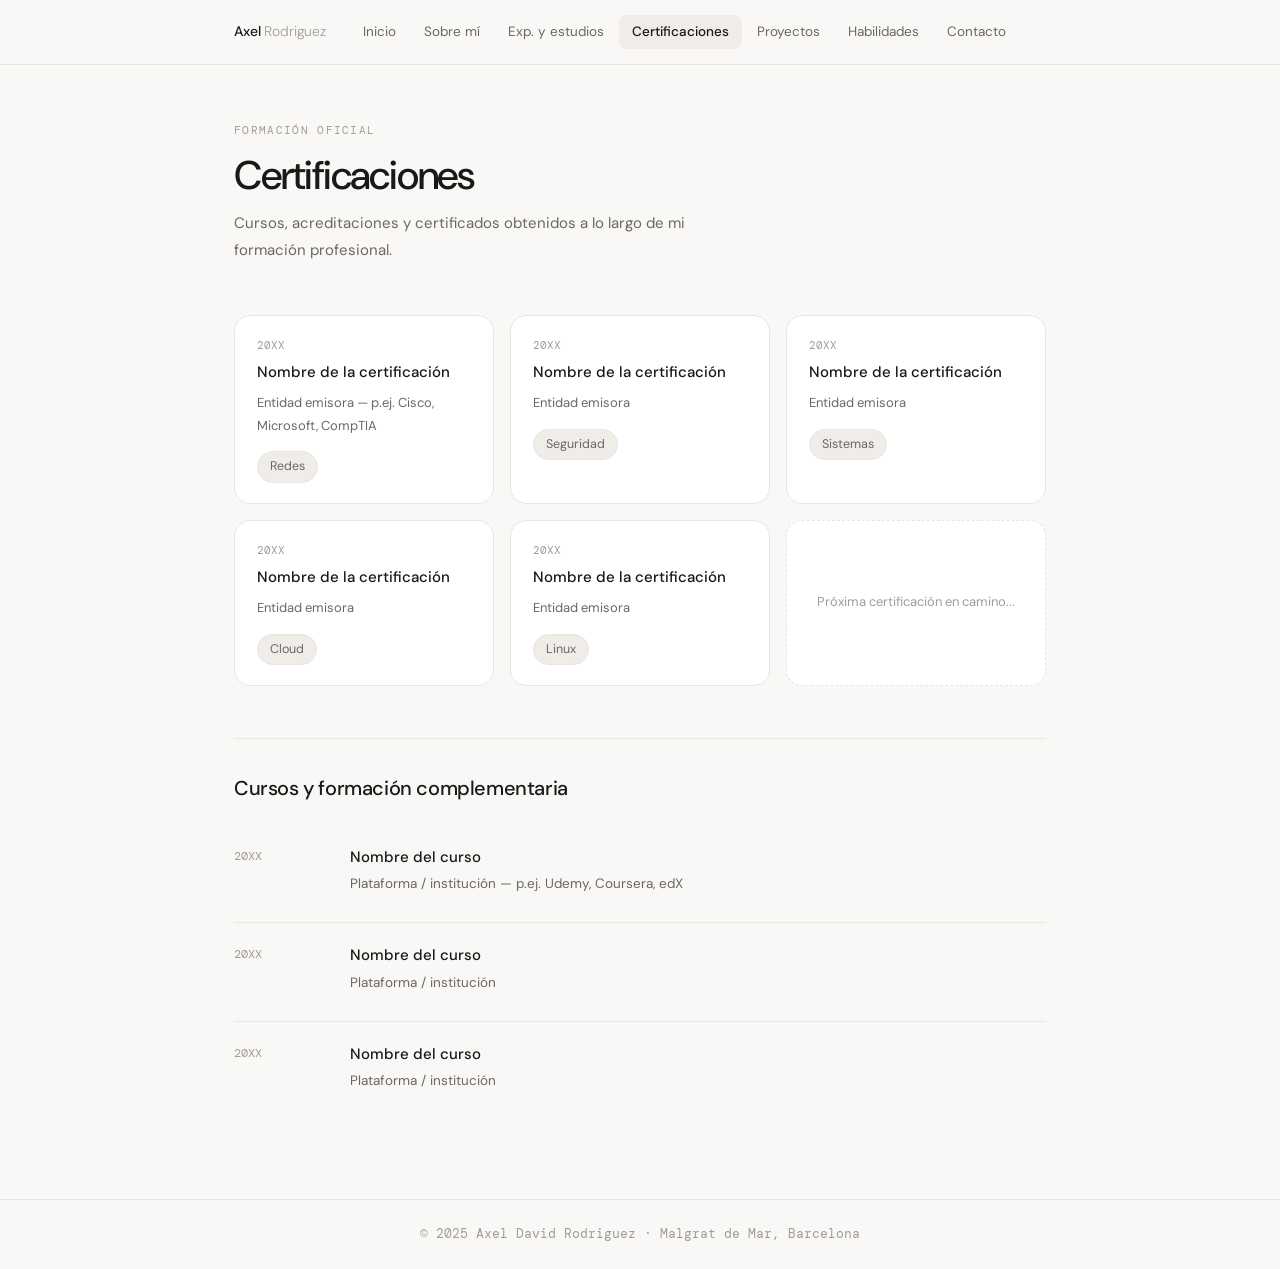
==== certificaciones.html @ a0f35ab5 "cuarta plantilla del portafolio" ====
<!DOCTYPE html>
<html lang="es">
<head>
  <meta charset="UTF-8" />
  <meta name="viewport" content="width=device-width, initial-scale=1.0" />
  <title>Certificaciones — Axel David Rodriguez</title>
  <link rel="stylesheet" href="style.css" />
</head>
<body>

<nav>
  <div class="nav-inner">
    <a class="nav-brand" href="index.html">Axel <span>Rodriguez</span></a>
    <div class="nav-links">
      <a class="nav-link" href="index.html">Inicio</a>
      <a class="nav-link" href="sobre-mi.html">Sobre mí</a>
      <a class="nav-link" href="exp-estudios.html">Exp. y estudios</a>
      <a class="nav-link active" href="certificaciones.html">Certificaciones</a>
      <a class="nav-link" href="proyectos.html">Proyectos</a>
      <a class="nav-link" href="habilidades.html">Habilidades</a>
      <a class="nav-link" href="contacto.html">Contacto</a>
    </div>
  </div>
</nav>

<main class="fade-in">

  <div class="section">
    <p class="page-label">Formación oficial</p>
    <h1><strong>Certificaciones</strong></h1>
    <p style="margin-top:12px;max-width:500px;">Cursos, acreditaciones y certificados obtenidos a lo largo de mi formación profesional.</p>
  </div>

  <div class="section">
    <div class="cert-grid">

      <div class="cert-card">
        <div class="cert-year">20XX</div>
        <h3>Nombre de la certificación</h3>
        <p style="font-size:13px;">Entidad emisora — p.ej. Cisco, Microsoft, CompTIA</p>
        <div class="tags" style="margin-top:8px;">
          <span class="tag">Redes</span>
        </div>
      </div>

      <div class="cert-card">
        <div class="cert-year">20XX</div>
        <h3>Nombre de la certificación</h3>
        <p style="font-size:13px;">Entidad emisora</p>
        <div class="tags" style="margin-top:8px;">
          <span class="tag">Seguridad</span>
        </div>
      </div>

      <div class="cert-card">
        <div class="cert-year">20XX</div>
        <h3>Nombre de la certificación</h3>
        <p style="font-size:13px;">Entidad emisora</p>
        <div class="tags" style="margin-top:8px;">
          <span class="tag">Sistemas</span>
        </div>
      </div>

      <div class="cert-card">
        <div class="cert-year">20XX</div>
        <h3>Nombre de la certificación</h3>
        <p style="font-size:13px;">Entidad emisora</p>
        <div class="tags" style="margin-top:8px;">
          <span class="tag">Cloud</span>
        </div>
      </div>

      <div class="cert-card">
        <div class="cert-year">20XX</div>
        <h3>Nombre de la certificación</h3>
        <p style="font-size:13px;">Entidad emisora</p>
        <div class="tags" style="margin-top:8px;">
          <span class="tag">Linux</span>
        </div>
      </div>

      <div class="cert-card" style="border-style:dashed;display:flex;flex-direction:column;align-items:center;justify-content:center;text-align:center;min-height:120px;gap:8px;">
        <p style="font-size:13px;color:var(--text-faint);">Próxima certificación en camino...</p>
      </div>

    </div>
  </div>

  <hr class="divider" />

  <div class="section">
    <h2>Cursos y formación complementaria</h2>
    <div class="timeline">

      <div class="tl-item">
        <div class="tl-period">20XX</div>
        <div>
          <div class="tl-title">Nombre del curso</div>
          <div class="tl-sub">Plataforma / institución — p.ej. Udemy, Coursera, edX</div>
        </div>
      </div>

      <div class="tl-item">
        <div class="tl-period">20XX</div>
        <div>
          <div class="tl-title">Nombre del curso</div>
          <div class="tl-sub">Plataforma / institución</div>
        </div>
      </div>

      <div class="tl-item">
        <div class="tl-period">20XX</div>
        <div>
          <div class="tl-title">Nombre del curso</div>
          <div class="tl-sub">Plataforma / institución</div>
        </div>
      </div>

    </div>
  </div>

</main>

<footer>
  © 2025 Axel David Rodriguez · Malgrat de Mar, Barcelona
</footer>

</body>
</html>
---- style.css ----
@import url('https://fonts.googleapis.com/css2?family=DM+Sans:ital,opsz,wght@0,9..40,300;0,9..40,400;0,9..40,500;1,9..40,300&family=DM+Mono:wght@400;500&display=swap');

*, *::before, *::after { box-sizing: border-box; margin: 0; padding: 0; }

:root {
  --bg: #f9f8f6;
  --surface: #ffffff;
  --border: #e8e6e1;
  --border-strong: #d0cec8;
  --text: #1a1917;
  --text-muted: #6b6862;
  --text-faint: #a09d98;
  --accent: #1a1917;
  --accent-soft: #f0ede8;
  --radius: 10px;
  --radius-lg: 16px;
  --nav-h: 64px;
  --max-w: 860px;
}

html { scroll-behavior: smooth; }

body {
  font-family: 'DM Sans', sans-serif;
  background: var(--bg);
  color: var(--text);
  line-height: 1.7;
  font-size: 16px;
  min-height: 100vh;
}

a { color: inherit; text-decoration: none; }

/* ── NAV ─────────────────────────────────────────── */

nav {
  position: sticky;
  top: 0;
  z-index: 100;
  background: rgba(249, 248, 246, 0.92);
  backdrop-filter: blur(12px);
  -webkit-backdrop-filter: blur(12px);
  border-bottom: 1px solid var(--border);
}

.nav-inner {
  max-width: var(--max-w);
  margin: 0 auto;
  padding: 0 24px;
  height: var(--nav-h);
  display: flex;
  align-items: center;
  gap: 4px;
}

.nav-brand {
  font-size: 14px;
  font-weight: 500;
  letter-spacing: -0.01em;
  color: var(--text);
  margin-right: 20px;
  white-space: nowrap;
  flex-shrink: 0;
}

.nav-brand span {
  color: var(--text-faint);
  font-weight: 300;
}

.nav-links {
  display: flex;
  align-items: center;
  gap: 2px;
  flex-wrap: wrap;
}

.nav-link {
  padding: 6px 13px;
  border-radius: 8px;
  font-size: 13.5px;
  color: var(--text-muted);
  transition: background 0.15s, color 0.15s;
  white-space: nowrap;
}

.nav-link:hover {
  background: var(--accent-soft);
  color: var(--text);
}

.nav-link.active {
  background: var(--accent-soft);
  color: var(--text);
  font-weight: 500;
}

/* ── LAYOUT ──────────────────────────────────────── */

main {
  max-width: var(--max-w);
  margin: 0 auto;
  padding: 56px 24px 80px;
}

/* ── TYPOGRAPHY ──────────────────────────────────── */

.page-label {
  font-family: 'DM Mono', monospace;
  font-size: 11px;
  letter-spacing: 0.12em;
  text-transform: uppercase;
  color: var(--text-faint);
  margin-bottom: 12px;
}

h1 {
  font-size: clamp(28px, 5vw, 40px);
  font-weight: 300;
  letter-spacing: -0.03em;
  line-height: 1.15;
  color: var(--text);
}

h1 strong { font-weight: 500; }

h2 {
  font-size: 20px;
  font-weight: 500;
  letter-spacing: -0.02em;
  color: var(--text);
  margin-bottom: 20px;
}

h3 {
  font-size: 15px;
  font-weight: 500;
  color: var(--text);
}

p {
  color: var(--text-muted);
  font-size: 15px;
  line-height: 1.75;
}

/* ── CARDS ───────────────────────────────────────── */

.card {
  background: var(--surface);
  border: 1px solid var(--border);
  border-radius: var(--radius-lg);
  padding: 24px 28px;
}

/* ── DIVIDER ─────────────────────────────────────── */

.divider {
  border: none;
  border-top: 1px solid var(--border);
  margin: 32px 0;
}

/* ── TAGS ────────────────────────────────────────── */

.tags { display: flex; flex-wrap: wrap; gap: 6px; }

.tag {
  display: inline-block;
  font-size: 12.5px;
  padding: 4px 12px;
  border-radius: 99px;
  background: var(--accent-soft);
  color: var(--text-muted);
  border: 1px solid var(--border);
}

/* ── TIMELINE ────────────────────────────────────── */

.timeline { display: flex; flex-direction: column; }

.tl-item {
  display: grid;
  grid-template-columns: 100px 1fr;
  gap: 16px;
  padding: 20px 0;
  border-bottom: 1px solid var(--border);
}

.tl-item:last-child { border-bottom: none; }

.tl-period {
  font-family: 'DM Mono', monospace;
  font-size: 11.5px;
  color: var(--text-faint);
  padding-top: 3px;
  line-height: 1.5;
}

.tl-title {
  font-size: 15px;
  font-weight: 500;
  color: var(--text);
  margin-bottom: 3px;
}

.tl-sub {
  font-size: 13.5px;
  color: var(--text-muted);
  margin-bottom: 6px;
}

.tl-desc {
  font-size: 13.5px;
  color: var(--text-faint);
  line-height: 1.65;
}

/* ── SKILL BARS ──────────────────────────────────── */

.skill-item { margin-bottom: 16px; }

.skill-header {
  display: flex;
  justify-content: space-between;
  font-size: 13.5px;
  margin-bottom: 6px;
}

.skill-name { color: var(--text); font-weight: 500; }
.skill-level { color: var(--text-faint); font-family: 'DM Mono', monospace; font-size: 11.5px; }

.skill-bar {
  height: 4px;
  background: var(--border);
  border-radius: 99px;
  overflow: hidden;
}

.skill-fill {
  height: 100%;
  background: var(--text);
  border-radius: 99px;
  transform-origin: left;
  animation: fillBar 0.8s ease forwards;
}

@keyframes fillBar {
  from { transform: scaleX(0); }
  to   { transform: scaleX(1); }
}

/* ── CONTACT ─────────────────────────────────────── */

.contact-row {
  display: flex;
  align-items: center;
  gap: 16px;
  padding: 14px 0;
  border-bottom: 1px solid var(--border);
  font-size: 14px;
}

.contact-row:last-child { border-bottom: none; }
.contact-key { color: var(--text-faint); min-width: 90px; font-size: 13px; }
.contact-val { color: var(--text); }
.contact-val a:hover { text-decoration: underline; text-underline-offset: 3px; }

/* ── PROJECT GRID ────────────────────────────────── */

.project-grid {
  display: grid;
  grid-template-columns: repeat(auto-fit, minmax(260px, 1fr));
  gap: 16px;
}

.project-card {
  background: var(--surface);
  border: 1px solid var(--border);
  border-radius: var(--radius-lg);
  padding: 24px;
  display: flex;
  flex-direction: column;
  gap: 8px;
  transition: border-color 0.15s;
}

.project-card:hover { border-color: var(--border-strong); }

.project-icon {
  width: 36px; height: 36px;
  background: var(--accent-soft);
  border-radius: 8px;
  display: flex; align-items: center; justify-content: center;
  margin-bottom: 4px;
}

.project-icon svg { width: 18px; height: 18px; stroke: var(--text-muted); fill: none; stroke-width: 1.5; }

/* ── CERT GRID ───────────────────────────────────── */

.cert-grid {
  display: grid;
  grid-template-columns: repeat(auto-fit, minmax(240px, 1fr));
  gap: 16px;
}

.cert-card {
  background: var(--surface);
  border: 1px solid var(--border);
  border-radius: var(--radius-lg);
  padding: 20px 22px;
  display: flex;
  flex-direction: column;
  gap: 6px;
}

.cert-year {
  font-family: 'DM Mono', monospace;
  font-size: 11px;
  color: var(--text-faint);
}

/* ── SECTION SPACING ─────────────────────────────── */

.section { margin-bottom: 52px; }
.section:last-child { margin-bottom: 0; }

/* ── GRID 2 COL ──────────────────────────────────── */

.grid-2 {
  display: grid;
  grid-template-columns: repeat(auto-fit, minmax(300px, 1fr));
  gap: 16px;
}

/* ── FOOTER ──────────────────────────────────────── */

footer {
  border-top: 1px solid var(--border);
  padding: 24px;
  text-align: center;
  font-size: 12.5px;
  color: var(--text-faint);
  font-family: 'DM Mono', monospace;
}

/* ── ANIMATIONS ──────────────────────────────────── */

.fade-in {
  animation: fadeIn 0.4s ease both;
}

@keyframes fadeIn {
  from { opacity: 0; transform: translateY(10px); }
  to   { opacity: 1; transform: translateY(0); }
}

/* ── RESPONSIVE ──────────────────────────────────── */

@media (max-width: 600px) {
  .nav-brand { display: none; }
  .tl-item { grid-template-columns: 1fr; gap: 4px; }
  .tl-period { padding-top: 0; }
}
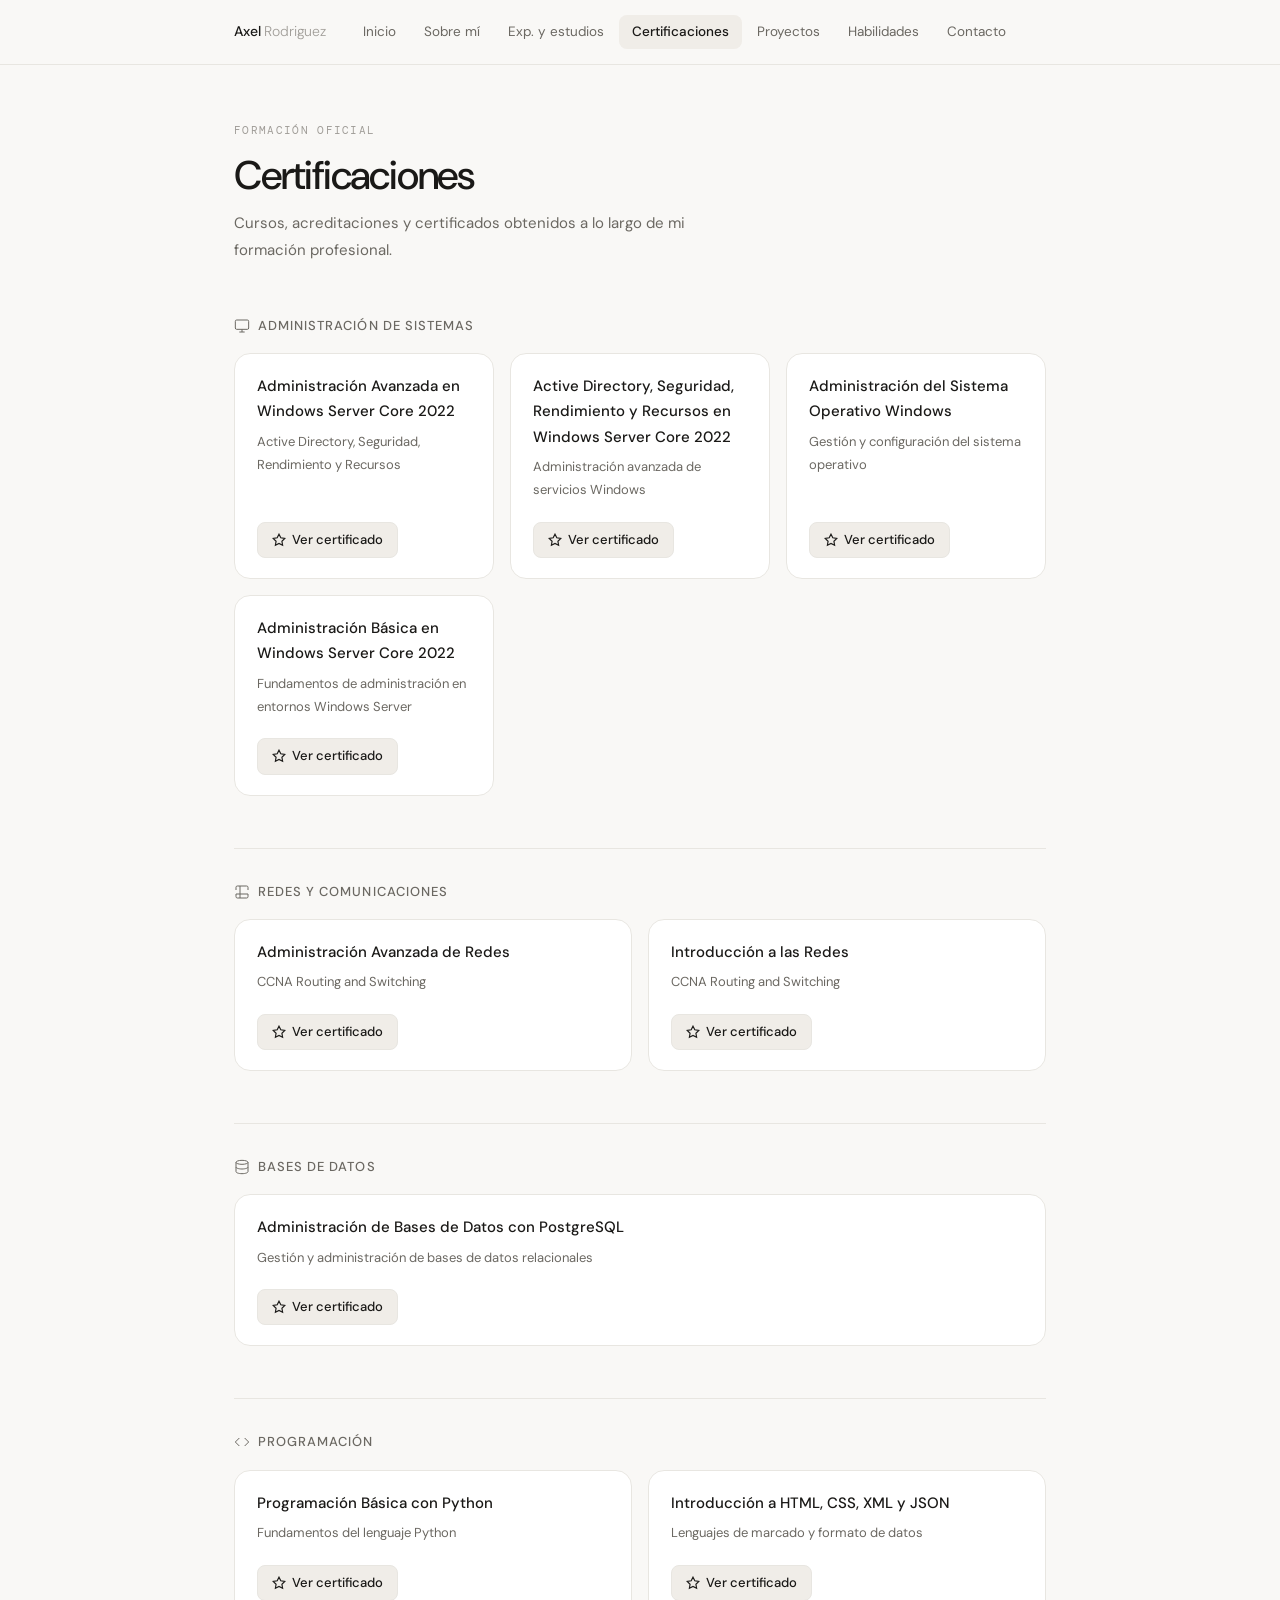
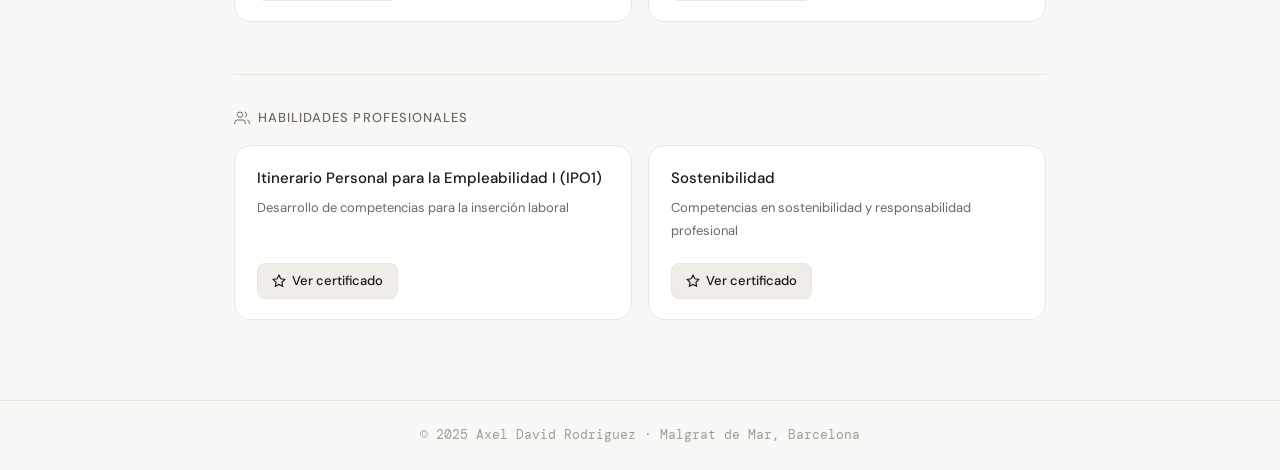
==== commit 436a5d9e: "modificacion de plantilla del portafolio 5" ====
--- a/certificaciones.html
+++ b/certificaciones.html
@@ -7,7 +7,7 @@
   <link rel="stylesheet" href="style.css" />
 </head>
 <body>
-
+ 
 <nav>
   <div class="nav-inner">
     <a class="nav-brand" href="index.html">Axel <span>Rodriguez</span></a>
@@ -22,108 +22,205 @@
     </div>
   </div>
 </nav>
-
+ 
 <main class="fade-in">
-
+ 
   <div class="section">
     <p class="page-label">Formación oficial</p>
     <h1><strong>Certificaciones</strong></h1>
     <p style="margin-top:12px;max-width:500px;">Cursos, acreditaciones y certificados obtenidos a lo largo de mi formación profesional.</p>
   </div>
-
-  <div class="section">
-    <div class="cert-grid">
-
-      <div class="cert-card">
-        <div class="cert-year">20XX</div>
-        <h3>Nombre de la certificación</h3>
-        <p style="font-size:13px;">Entidad emisora — p.ej. Cisco, Microsoft, CompTIA</p>
-        <div class="tags" style="margin-top:8px;">
-          <span class="tag">Redes</span>
-        </div>
-      </div>
-
-      <div class="cert-card">
-        <div class="cert-year">20XX</div>
-        <h3>Nombre de la certificación</h3>
-        <p style="font-size:13px;">Entidad emisora</p>
-        <div class="tags" style="margin-top:8px;">
-          <span class="tag">Seguridad</span>
-        </div>
-      </div>
-
-      <div class="cert-card">
-        <div class="cert-year">20XX</div>
-        <h3>Nombre de la certificación</h3>
-        <p style="font-size:13px;">Entidad emisora</p>
-        <div class="tags" style="margin-top:8px;">
-          <span class="tag">Sistemas</span>
-        </div>
-      </div>
-
-      <div class="cert-card">
-        <div class="cert-year">20XX</div>
-        <h3>Nombre de la certificación</h3>
-        <p style="font-size:13px;">Entidad emisora</p>
-        <div class="tags" style="margin-top:8px;">
-          <span class="tag">Cloud</span>
-        </div>
-      </div>
-
-      <div class="cert-card">
-        <div class="cert-year">20XX</div>
-        <h3>Nombre de la certificación</h3>
-        <p style="font-size:13px;">Entidad emisora</p>
-        <div class="tags" style="margin-top:8px;">
-          <span class="tag">Linux</span>
-        </div>
-      </div>
-
-      <div class="cert-card" style="border-style:dashed;display:flex;flex-direction:column;align-items:center;justify-content:center;text-align:center;min-height:120px;gap:8px;">
-        <p style="font-size:13px;color:var(--text-faint);">Próxima certificación en camino...</p>
-      </div>
-
-    </div>
-  </div>
-
-  <hr class="divider" />
-
-  <div class="section">
-    <h2>Cursos y formación complementaria</h2>
-    <div class="timeline">
-
-      <div class="tl-item">
-        <div class="tl-period">20XX</div>
-        <div>
-          <div class="tl-title">Nombre del curso</div>
-          <div class="tl-sub">Plataforma / institución — p.ej. Udemy, Coursera, edX</div>
-        </div>
-      </div>
-
-      <div class="tl-item">
-        <div class="tl-period">20XX</div>
-        <div>
-          <div class="tl-title">Nombre del curso</div>
-          <div class="tl-sub">Plataforma / institución</div>
-        </div>
-      </div>
-
-      <div class="tl-item">
-        <div class="tl-period">20XX</div>
-        <div>
-          <div class="tl-title">Nombre del curso</div>
-          <div class="tl-sub">Plataforma / institución</div>
-        </div>
-      </div>
-
-    </div>
-  </div>
-
+ 
+  <!-- ADMINISTRACIÓN DE SISTEMAS -->
+  <div class="section">
+    <div class="cert-category-header">
+      <svg viewBox="0 0 24 24" width="16" height="16" fill="none" stroke="currentColor" stroke-width="1.5"><rect x="2" y="3" width="20" height="14" rx="2"/><path d="M8 21h8M12 17v4"/></svg>
+      Administración de sistemas
+    </div>
+    <div class="cert-grid">
+ 
+      <div class="cert-card">
+        <h3>Administración Avanzada en Windows Server Core 2022</h3>
+        <p style="font-size:13px;">Active Directory, Seguridad, Rendimiento y Recursos</p>
+        <div style="margin-top:auto;padding-top:14px;">
+          <a href="https://ejemplo.com/certificado" target="_blank" rel="noopener" class="cert-btn">
+            <svg viewBox="0 0 24 24" width="14" height="14" fill="none" stroke="currentColor" stroke-width="2"><path d="M12 2l3.09 6.26L22 9.27l-5 4.87 1.18 6.88L12 17.77l-6.18 3.25L7 14.14 2 9.27l6.91-1.01L12 2z"/></svg>
+            Ver certificado
+          </a>
+        </div>
+      </div>
+ 
+      <div class="cert-card">
+        <h3>Active Directory, Seguridad, Rendimiento y Recursos en Windows Server Core 2022</h3>
+        <p style="font-size:13px;">Administración avanzada de servicios Windows</p>
+        <div style="margin-top:auto;padding-top:14px;">
+          <a href="https://ejemplo.com/certificado" target="_blank" rel="noopener" class="cert-btn">
+            <svg viewBox="0 0 24 24" width="14" height="14" fill="none" stroke="currentColor" stroke-width="2"><path d="M12 2l3.09 6.26L22 9.27l-5 4.87 1.18 6.88L12 17.77l-6.18 3.25L7 14.14 2 9.27l6.91-1.01L12 2z"/></svg>
+            Ver certificado
+          </a>
+        </div>
+      </div>
+ 
+      <div class="cert-card">
+        <h3>Administración del Sistema Operativo Windows</h3>
+        <p style="font-size:13px;">Gestión y configuración del sistema operativo</p>
+        <div style="margin-top:auto;padding-top:14px;">
+          <a href="https://ejemplo.com/certificado" target="_blank" rel="noopener" class="cert-btn">
+            <svg viewBox="0 0 24 24" width="14" height="14" fill="none" stroke="currentColor" stroke-width="2"><path d="M12 2l3.09 6.26L22 9.27l-5 4.87 1.18 6.88L12 17.77l-6.18 3.25L7 14.14 2 9.27l6.91-1.01L12 2z"/></svg>
+            Ver certificado
+          </a>
+        </div>
+      </div>
+ 
+      <div class="cert-card">
+        <h3>Administración Básica en Windows Server Core 2022</h3>
+        <p style="font-size:13px;">Fundamentos de administración en entornos Windows Server</p>
+        <div style="margin-top:auto;padding-top:14px;">
+          <a href="https://ejemplo.com/certificado" target="_blank" rel="noopener" class="cert-btn">
+            <svg viewBox="0 0 24 24" width="14" height="14" fill="none" stroke="currentColor" stroke-width="2"><path d="M12 2l3.09 6.26L22 9.27l-5 4.87 1.18 6.88L12 17.77l-6.18 3.25L7 14.14 2 9.27l6.91-1.01L12 2z"/></svg>
+            Ver certificado
+          </a>
+        </div>
+      </div>
+ 
+    </div>
+  </div>
+ 
+  <hr class="divider" />
+ 
+  <!-- REDES Y COMUNICACIONES -->
+  <div class="section">
+    <div class="cert-category-header">
+      <svg viewBox="0 0 24 24" width="16" height="16" fill="none" stroke="currentColor" stroke-width="1.5"><path d="M9 3H5a2 2 0 00-2 2v4m6-6h10a2 2 0 012 2v4M9 3v18m0 0h10a2 2 0 002-2v-4M9 21H5a2 2 0 01-2-2v-4m0 0h18"/></svg>
+      Redes y comunicaciones
+    </div>
+    <div class="cert-grid">
+ 
+      <div class="cert-card">
+        <h3>Administración Avanzada de Redes</h3>
+        <p style="font-size:13px;">CCNA Routing and Switching</p>
+        <div style="margin-top:auto;padding-top:14px;">
+          <a href="https://ejemplo.com/certificado" target="_blank" rel="noopener" class="cert-btn">
+            <svg viewBox="0 0 24 24" width="14" height="14" fill="none" stroke="currentColor" stroke-width="2"><path d="M12 2l3.09 6.26L22 9.27l-5 4.87 1.18 6.88L12 17.77l-6.18 3.25L7 14.14 2 9.27l6.91-1.01L12 2z"/></svg>
+            Ver certificado
+          </a>
+        </div>
+      </div>
+ 
+      <div class="cert-card">
+        <h3>Introducción a las Redes</h3>
+        <p style="font-size:13px;">CCNA Routing and Switching</p>
+        <div style="margin-top:auto;padding-top:14px;">
+          <a href="https://ejemplo.com/certificado" target="_blank" rel="noopener" class="cert-btn">
+            <svg viewBox="0 0 24 24" width="14" height="14" fill="none" stroke="currentColor" stroke-width="2"><path d="M12 2l3.09 6.26L22 9.27l-5 4.87 1.18 6.88L12 17.77l-6.18 3.25L7 14.14 2 9.27l6.91-1.01L12 2z"/></svg>
+            Ver certificado
+          </a>
+        </div>
+      </div>
+ 
+    </div>
+  </div>
+ 
+  <hr class="divider" />
+ 
+  <!-- BASES DE DATOS -->
+  <div class="section">
+    <div class="cert-category-header">
+      <svg viewBox="0 0 24 24" width="16" height="16" fill="none" stroke="currentColor" stroke-width="1.5"><ellipse cx="12" cy="5" rx="9" ry="3"/><path d="M3 5v14c0 1.66 4.03 3 9 3s9-1.34 9-3V5"/><path d="M3 12c0 1.66 4.03 3 9 3s9-1.34 9-3"/></svg>
+      Bases de datos
+    </div>
+    <div class="cert-grid">
+ 
+      <div class="cert-card">
+        <h3>Administración de Bases de Datos con PostgreSQL</h3>
+        <p style="font-size:13px;">Gestión y administración de bases de datos relacionales</p>
+        <div style="margin-top:auto;padding-top:14px;">
+          <a href="https://ejemplo.com/certificado" target="_blank" rel="noopener" class="cert-btn">
+            <svg viewBox="0 0 24 24" width="14" height="14" fill="none" stroke="currentColor" stroke-width="2"><path d="M12 2l3.09 6.26L22 9.27l-5 4.87 1.18 6.88L12 17.77l-6.18 3.25L7 14.14 2 9.27l6.91-1.01L12 2z"/></svg>
+            Ver certificado
+          </a>
+        </div>
+      </div>
+ 
+    </div>
+  </div>
+ 
+  <hr class="divider" />
+ 
+  <!-- PROGRAMACIÓN -->
+  <div class="section">
+    <div class="cert-category-header">
+      <svg viewBox="0 0 24 24" width="16" height="16" fill="none" stroke="currentColor" stroke-width="1.5"><polyline points="16 18 22 12 16 6"/><polyline points="8 6 2 12 8 18"/></svg>
+      Programación
+    </div>
+    <div class="cert-grid">
+ 
+      <div class="cert-card">
+        <h3>Programación Básica con Python</h3>
+        <p style="font-size:13px;">Fundamentos del lenguaje Python</p>
+        <div style="margin-top:auto;padding-top:14px;">
+          <a href="https://ejemplo.com/certificado" target="_blank" rel="noopener" class="cert-btn">
+            <svg viewBox="0 0 24 24" width="14" height="14" fill="none" stroke="currentColor" stroke-width="2"><path d="M12 2l3.09 6.26L22 9.27l-5 4.87 1.18 6.88L12 17.77l-6.18 3.25L7 14.14 2 9.27l6.91-1.01L12 2z"/></svg>
+            Ver certificado
+          </a>
+        </div>
+      </div>
+ 
+      <div class="cert-card">
+        <h3>Introducción a HTML, CSS, XML y JSON</h3>
+        <p style="font-size:13px;">Lenguajes de marcado y formato de datos</p>
+        <div style="margin-top:auto;padding-top:14px;">
+          <a href="https://ejemplo.com/certificado" target="_blank" rel="noopener" class="cert-btn">
+            <svg viewBox="0 0 24 24" width="14" height="14" fill="none" stroke="currentColor" stroke-width="2"><path d="M12 2l3.09 6.26L22 9.27l-5 4.87 1.18 6.88L12 17.77l-6.18 3.25L7 14.14 2 9.27l6.91-1.01L12 2z"/></svg>
+            Ver certificado
+          </a>
+        </div>
+      </div>
+ 
+    </div>
+  </div>
+ 
+  <hr class="divider" />
+ 
+  <!-- HABILIDADES PROFESIONALES -->
+  <div class="section">
+    <div class="cert-category-header">
+      <svg viewBox="0 0 24 24" width="16" height="16" fill="none" stroke="currentColor" stroke-width="1.5"><path d="M17 21v-2a4 4 0 00-4-4H5a4 4 0 00-4 4v2"/><circle cx="9" cy="7" r="4"/><path d="M23 21v-2a4 4 0 00-3-3.87M16 3.13a4 4 0 010 7.75"/></svg>
+      Habilidades profesionales
+    </div>
+    <div class="cert-grid">
+ 
+      <div class="cert-card">
+        <h3>Itinerario Personal para la Empleabilidad I (IPO1)</h3>
+        <p style="font-size:13px;">Desarrollo de competencias para la inserción laboral</p>
+        <div style="margin-top:auto;padding-top:14px;">
+          <a href="https://ejemplo.com/certificado" target="_blank" rel="noopener" class="cert-btn">
+            <svg viewBox="0 0 24 24" width="14" height="14" fill="none" stroke="currentColor" stroke-width="2"><path d="M12 2l3.09 6.26L22 9.27l-5 4.87 1.18 6.88L12 17.77l-6.18 3.25L7 14.14 2 9.27l6.91-1.01L12 2z"/></svg>
+            Ver certificado
+          </a>
+        </div>
+      </div>
+ 
+      <div class="cert-card">
+        <h3>Sostenibilidad</h3>
+        <p style="font-size:13px;">Competencias en sostenibilidad y responsabilidad profesional</p>
+        <div style="margin-top:auto;padding-top:14px;">
+          <a href="https://ejemplo.com/certificado" target="_blank" rel="noopener" class="cert-btn">
+            <svg viewBox="0 0 24 24" width="14" height="14" fill="none" stroke="currentColor" stroke-width="2"><path d="M12 2l3.09 6.26L22 9.27l-5 4.87 1.18 6.88L12 17.77l-6.18 3.25L7 14.14 2 9.27l6.91-1.01L12 2z"/></svg>
+            Ver certificado
+          </a>
+        </div>
+      </div>
+ 
+    </div>
+  </div>
+ 
 </main>
-
+ 
 <footer>
   © 2025 Axel David Rodriguez · Malgrat de Mar, Barcelona
 </footer>
-
+ 
 </body>
 </html>
+ 
--- a/style.css
+++ b/style.css
@@ -1,7 +1,7 @@
 @import url('https://fonts.googleapis.com/css2?family=DM+Sans:ital,opsz,wght@0,9..40,300;0,9..40,400;0,9..40,500;1,9..40,300&family=DM+Mono:wght@400;500&display=swap');
-
+ 
 *, *::before, *::after { box-sizing: border-box; margin: 0; padding: 0; }
-
+ 
 :root {
   --bg: #f9f8f6;
   --surface: #ffffff;
@@ -17,9 +17,9 @@
   --nav-h: 64px;
   --max-w: 860px;
 }
-
+ 
 html { scroll-behavior: smooth; }
-
+ 
 body {
   font-family: 'DM Sans', sans-serif;
   background: var(--bg);
@@ -28,11 +28,11 @@
   font-size: 16px;
   min-height: 100vh;
 }
-
+ 
 a { color: inherit; text-decoration: none; }
-
+ 
 /* ── NAV ─────────────────────────────────────────── */
-
+ 
 nav {
   position: sticky;
   top: 0;
@@ -42,7 +42,7 @@
   -webkit-backdrop-filter: blur(12px);
   border-bottom: 1px solid var(--border);
 }
-
+ 
 .nav-inner {
   max-width: var(--max-w);
   margin: 0 auto;
@@ -52,7 +52,7 @@
   align-items: center;
   gap: 4px;
 }
-
+ 
 .nav-brand {
   font-size: 14px;
   font-weight: 500;
@@ -62,19 +62,19 @@
   white-space: nowrap;
   flex-shrink: 0;
 }
-
+ 
 .nav-brand span {
   color: var(--text-faint);
   font-weight: 300;
 }
-
+ 
 .nav-links {
   display: flex;
   align-items: center;
   gap: 2px;
   flex-wrap: wrap;
 }
-
+ 
 .nav-link {
   padding: 6px 13px;
   border-radius: 8px;
@@ -83,28 +83,28 @@
   transition: background 0.15s, color 0.15s;
   white-space: nowrap;
 }
-
+ 
 .nav-link:hover {
   background: var(--accent-soft);
   color: var(--text);
 }
-
+ 
 .nav-link.active {
   background: var(--accent-soft);
   color: var(--text);
   font-weight: 500;
 }
-
+ 
 /* ── LAYOUT ──────────────────────────────────────── */
-
+ 
 main {
   max-width: var(--max-w);
   margin: 0 auto;
   padding: 56px 24px 80px;
 }
-
+ 
 /* ── TYPOGRAPHY ──────────────────────────────────── */
-
+ 
 .page-label {
   font-family: 'DM Mono', monospace;
   font-size: 11px;
@@ -113,7 +113,7 @@
   color: var(--text-faint);
   margin-bottom: 12px;
 }
-
+ 
 h1 {
   font-size: clamp(28px, 5vw, 40px);
   font-weight: 300;
@@ -121,9 +121,9 @@
   line-height: 1.15;
   color: var(--text);
 }
-
+ 
 h1 strong { font-weight: 500; }
-
+ 
 h2 {
   font-size: 20px;
   font-weight: 500;
@@ -131,40 +131,40 @@
   color: var(--text);
   margin-bottom: 20px;
 }
-
+ 
 h3 {
   font-size: 15px;
   font-weight: 500;
   color: var(--text);
 }
-
+ 
 p {
   color: var(--text-muted);
   font-size: 15px;
   line-height: 1.75;
 }
-
+ 
 /* ── CARDS ───────────────────────────────────────── */
-
+ 
 .card {
   background: var(--surface);
   border: 1px solid var(--border);
   border-radius: var(--radius-lg);
   padding: 24px 28px;
 }
-
+ 
 /* ── DIVIDER ─────────────────────────────────────── */
-
+ 
 .divider {
   border: none;
   border-top: 1px solid var(--border);
   margin: 32px 0;
 }
-
+ 
 /* ── TAGS ────────────────────────────────────────── */
-
+ 
 .tags { display: flex; flex-wrap: wrap; gap: 6px; }
-
+ 
 .tag {
   display: inline-block;
   font-size: 12.5px;
@@ -174,11 +174,11 @@
   color: var(--text-muted);
   border: 1px solid var(--border);
 }
-
+ 
 /* ── TIMELINE ────────────────────────────────────── */
-
+ 
 .timeline { display: flex; flex-direction: column; }
-
+ 
 .tl-item {
   display: grid;
   grid-template-columns: 100px 1fr;
@@ -186,9 +186,9 @@
   padding: 20px 0;
   border-bottom: 1px solid var(--border);
 }
-
+ 
 .tl-item:last-child { border-bottom: none; }
-
+ 
 .tl-period {
   font-family: 'DM Mono', monospace;
   font-size: 11.5px;
@@ -196,47 +196,47 @@
   padding-top: 3px;
   line-height: 1.5;
 }
-
+ 
 .tl-title {
   font-size: 15px;
   font-weight: 500;
   color: var(--text);
   margin-bottom: 3px;
 }
-
+ 
 .tl-sub {
   font-size: 13.5px;
   color: var(--text-muted);
   margin-bottom: 6px;
 }
-
+ 
 .tl-desc {
   font-size: 13.5px;
   color: var(--text-faint);
   line-height: 1.65;
 }
-
+ 
 /* ── SKILL BARS ──────────────────────────────────── */
-
+ 
 .skill-item { margin-bottom: 16px; }
-
+ 
 .skill-header {
   display: flex;
   justify-content: space-between;
   font-size: 13.5px;
   margin-bottom: 6px;
 }
-
+ 
 .skill-name { color: var(--text); font-weight: 500; }
 .skill-level { color: var(--text-faint); font-family: 'DM Mono', monospace; font-size: 11.5px; }
-
+ 
 .skill-bar {
   height: 4px;
   background: var(--border);
   border-radius: 99px;
   overflow: hidden;
 }
-
+ 
 .skill-fill {
   height: 100%;
   background: var(--text);
@@ -244,14 +244,14 @@
   transform-origin: left;
   animation: fillBar 0.8s ease forwards;
 }
-
+ 
 @keyframes fillBar {
   from { transform: scaleX(0); }
   to   { transform: scaleX(1); }
 }
-
+ 
 /* ── CONTACT ─────────────────────────────────────── */
-
+ 
 .contact-row {
   display: flex;
   align-items: center;
@@ -260,20 +260,20 @@
   border-bottom: 1px solid var(--border);
   font-size: 14px;
 }
-
+ 
 .contact-row:last-child { border-bottom: none; }
 .contact-key { color: var(--text-faint); min-width: 90px; font-size: 13px; }
 .contact-val { color: var(--text); }
 .contact-val a:hover { text-decoration: underline; text-underline-offset: 3px; }
-
+ 
 /* ── PROJECT GRID ────────────────────────────────── */
-
+ 
 .project-grid {
   display: grid;
   grid-template-columns: repeat(auto-fit, minmax(260px, 1fr));
   gap: 16px;
 }
-
+ 
 .project-card {
   background: var(--surface);
   border: 1px solid var(--border);
@@ -284,9 +284,9 @@
   gap: 8px;
   transition: border-color 0.15s;
 }
-
+ 
 .project-card:hover { border-color: var(--border-strong); }
-
+ 
 .project-icon {
   width: 36px; height: 36px;
   background: var(--accent-soft);
@@ -294,17 +294,73 @@
   display: flex; align-items: center; justify-content: center;
   margin-bottom: 4px;
 }
-
+ 
 .project-icon svg { width: 18px; height: 18px; stroke: var(--text-muted); fill: none; stroke-width: 1.5; }
-
+ 
+/* ── GITHUB BUTTON ───────────────────────────────── */
+ 
+.gh-btn {
+  display: inline-flex;
+  align-items: center;
+  gap: 7px;
+  padding: 6px 14px;
+  font-size: 13px;
+  font-weight: 500;
+  color: var(--text);
+  background: var(--accent-soft);
+  border: 1px solid var(--border);
+  border-radius: 8px;
+  text-decoration: none;
+  transition: border-color 0.15s, background 0.15s;
+}
+ 
+.gh-btn:hover {
+  border-color: var(--border-strong);
+  background: #ebe8e2;
+}
+ 
+/* ── CERT CATEGORY ───────────────────────────────── */
+ 
+.cert-category-header {
+  display: flex;
+  align-items: center;
+  gap: 8px;
+  font-size: 13px;
+  font-weight: 500;
+  color: var(--text-muted);
+  text-transform: uppercase;
+  letter-spacing: 0.08em;
+  margin-bottom: 16px;
+}
+ 
+.cert-btn {
+  display: inline-flex;
+  align-items: center;
+  gap: 6px;
+  padding: 6px 14px;
+  font-size: 13px;
+  font-weight: 500;
+  color: var(--text);
+  background: var(--accent-soft);
+  border: 1px solid var(--border);
+  border-radius: 8px;
+  text-decoration: none;
+  transition: border-color 0.15s, background 0.15s;
+}
+ 
+.cert-btn:hover {
+  border-color: var(--border-strong);
+  background: #ebe8e2;
+}
+ 
 /* ── CERT GRID ───────────────────────────────────── */
-
+ 
 .cert-grid {
   display: grid;
   grid-template-columns: repeat(auto-fit, minmax(240px, 1fr));
   gap: 16px;
 }
-
+ 
 .cert-card {
   background: var(--surface);
   border: 1px solid var(--border);
@@ -314,28 +370,28 @@
   flex-direction: column;
   gap: 6px;
 }
-
+ 
 .cert-year {
   font-family: 'DM Mono', monospace;
   font-size: 11px;
   color: var(--text-faint);
 }
-
+ 
 /* ── SECTION SPACING ─────────────────────────────── */
-
+ 
 .section { margin-bottom: 52px; }
 .section:last-child { margin-bottom: 0; }
-
+ 
 /* ── GRID 2 COL ──────────────────────────────────── */
-
+ 
 .grid-2 {
   display: grid;
   grid-template-columns: repeat(auto-fit, minmax(300px, 1fr));
   gap: 16px;
 }
-
+ 
 /* ── FOOTER ──────────────────────────────────────── */
-
+ 
 footer {
   border-top: 1px solid var(--border);
   padding: 24px;
@@ -344,22 +400,22 @@
   color: var(--text-faint);
   font-family: 'DM Mono', monospace;
 }
-
+ 
 /* ── ANIMATIONS ──────────────────────────────────── */
-
+ 
 .fade-in {
   animation: fadeIn 0.4s ease both;
 }
-
+ 
 @keyframes fadeIn {
   from { opacity: 0; transform: translateY(10px); }
   to   { opacity: 1; transform: translateY(0); }
 }
-
+ 
 /* ── RESPONSIVE ──────────────────────────────────── */
-
+ 
 @media (max-width: 600px) {
   .nav-brand { display: none; }
   .tl-item { grid-template-columns: 1fr; gap: 4px; }
   .tl-period { padding-top: 0; }
-}
+}
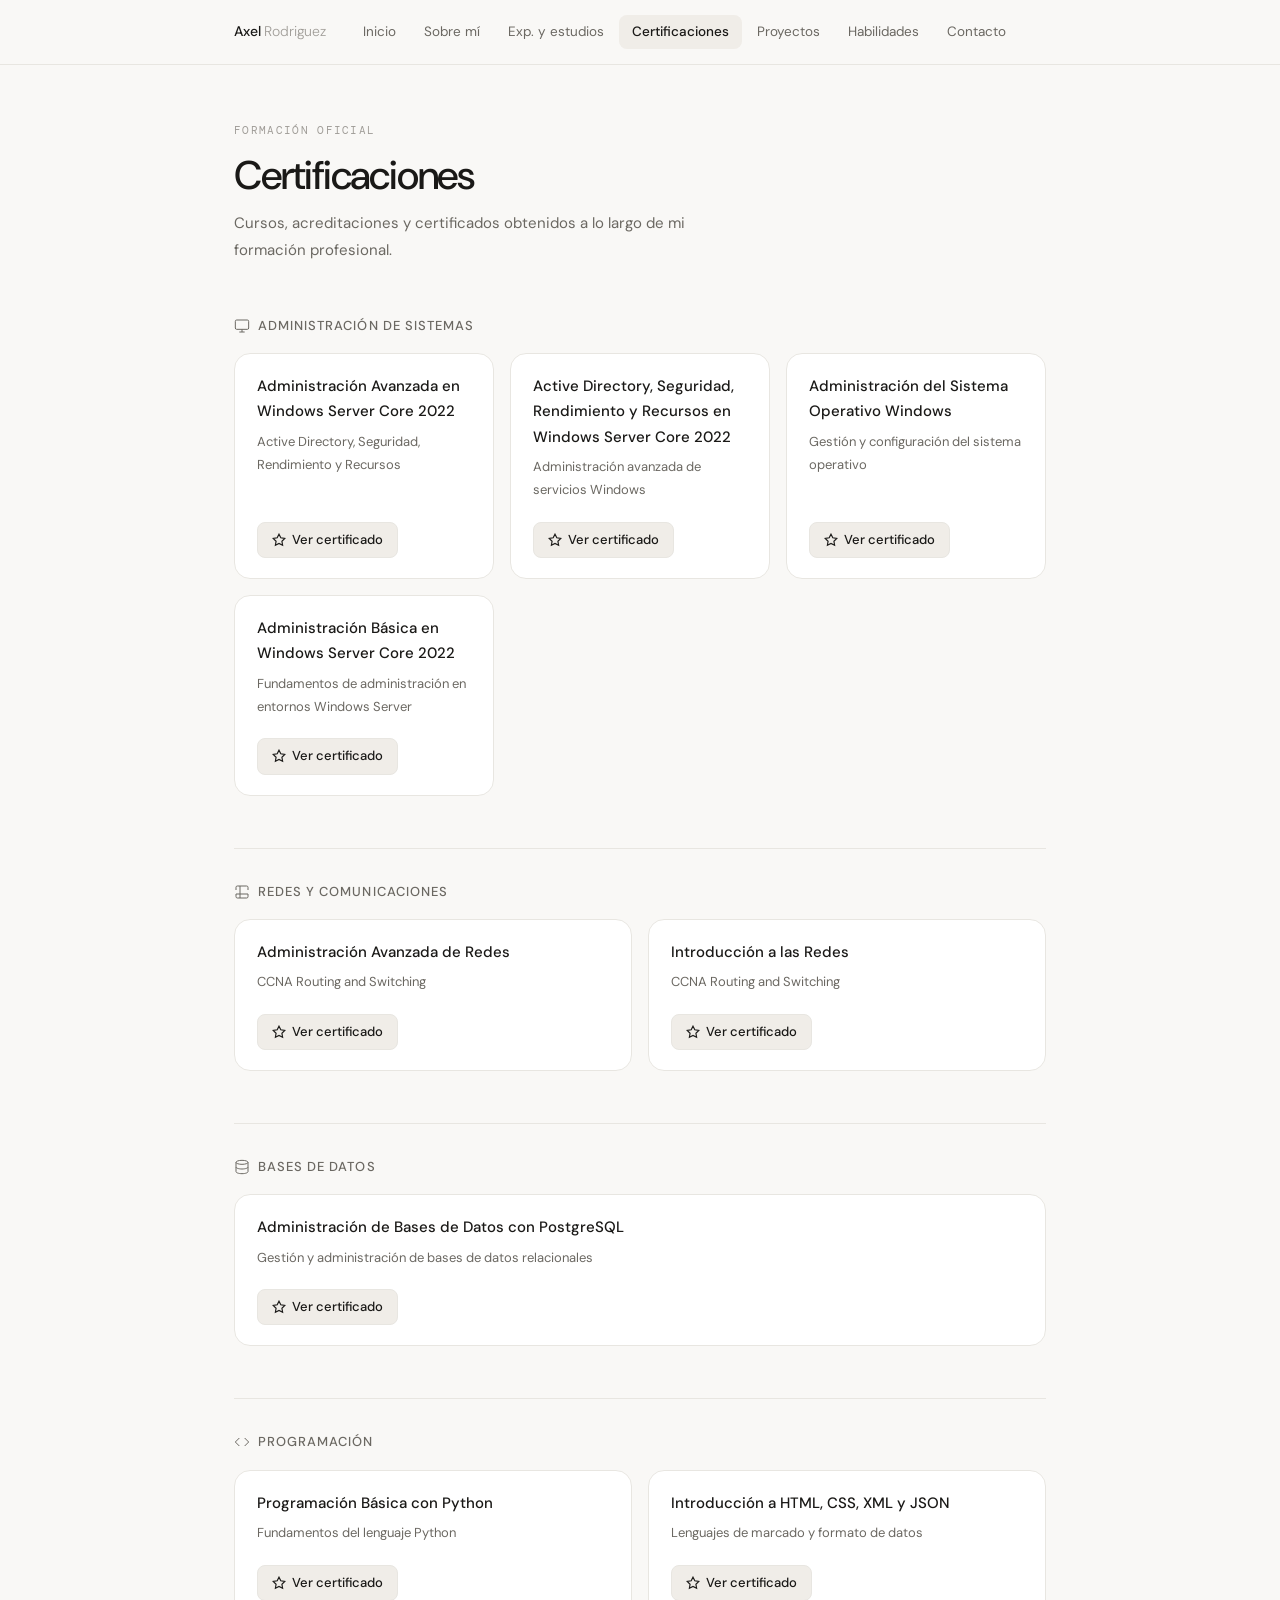
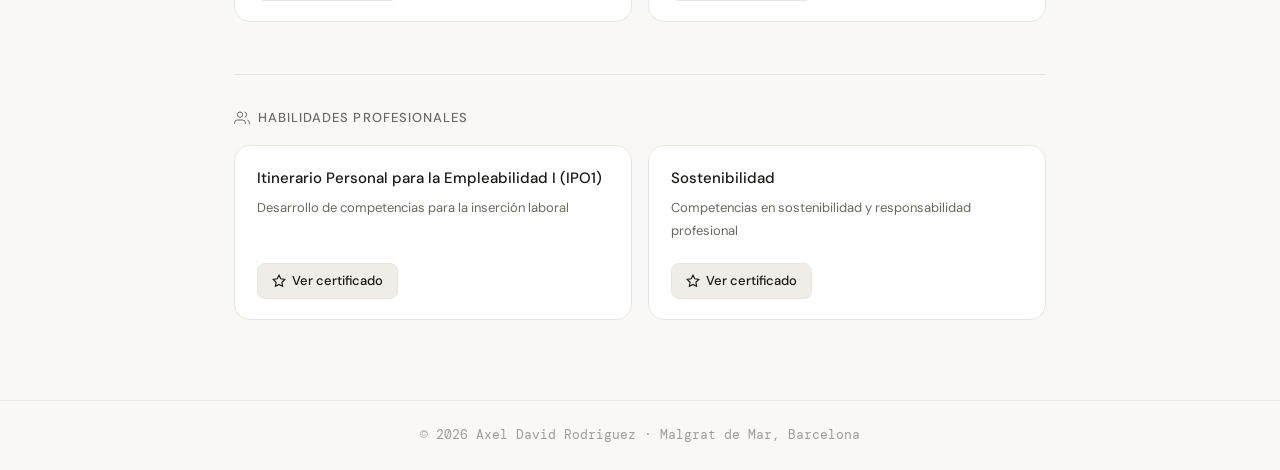
==== commit a11e676d: "modificacion de plantilla del portafolio 12" ====
--- a/certificaciones.html
+++ b/certificaciones.html
@@ -43,7 +43,7 @@
         <h3>Administración Avanzada en Windows Server Core 2022</h3>
         <p style="font-size:13px;">Active Directory, Seguridad, Rendimiento y Recursos</p>
         <div style="margin-top:auto;padding-top:14px;">
-          <a href="https://ejemplo.com/certificado" target="_blank" rel="noopener" class="cert-btn">
+          <a href="https://drive.google.com/file/d/1n1QsFKNAFNHl7IzCAwhOUb2-XmPlrbmZ/view?usp=drive_link" target="_blank" rel="noopener" class="cert-btn">
             <svg viewBox="0 0 24 24" width="14" height="14" fill="none" stroke="currentColor" stroke-width="2"><path d="M12 2l3.09 6.26L22 9.27l-5 4.87 1.18 6.88L12 17.77l-6.18 3.25L7 14.14 2 9.27l6.91-1.01L12 2z"/></svg>
             Ver certificado
           </a>
@@ -54,7 +54,7 @@
         <h3>Active Directory, Seguridad, Rendimiento y Recursos en Windows Server Core 2022</h3>
         <p style="font-size:13px;">Administración avanzada de servicios Windows</p>
         <div style="margin-top:auto;padding-top:14px;">
-          <a href="https://ejemplo.com/certificado" target="_blank" rel="noopener" class="cert-btn">
+          <a href="https://drive.google.com/file/d/1Qjn-1u_0GieixMkMm6JN3beZJGtm3wEM/view?usp=drive_link" target="_blank" rel="noopener" class="cert-btn">
             <svg viewBox="0 0 24 24" width="14" height="14" fill="none" stroke="currentColor" stroke-width="2"><path d="M12 2l3.09 6.26L22 9.27l-5 4.87 1.18 6.88L12 17.77l-6.18 3.25L7 14.14 2 9.27l6.91-1.01L12 2z"/></svg>
             Ver certificado
           </a>
@@ -65,7 +65,7 @@
         <h3>Administración del Sistema Operativo Windows</h3>
         <p style="font-size:13px;">Gestión y configuración del sistema operativo</p>
         <div style="margin-top:auto;padding-top:14px;">
-          <a href="https://ejemplo.com/certificado" target="_blank" rel="noopener" class="cert-btn">
+          <a href="https://drive.google.com/file/d/1y1MJmXI3CPrOIBpV8VeM0k5YHtf2ikmv/view?usp=drive_link" target="_blank" rel="noopener" class="cert-btn">
             <svg viewBox="0 0 24 24" width="14" height="14" fill="none" stroke="currentColor" stroke-width="2"><path d="M12 2l3.09 6.26L22 9.27l-5 4.87 1.18 6.88L12 17.77l-6.18 3.25L7 14.14 2 9.27l6.91-1.01L12 2z"/></svg>
             Ver certificado
           </a>
@@ -76,7 +76,7 @@
         <h3>Administración Básica en Windows Server Core 2022</h3>
         <p style="font-size:13px;">Fundamentos de administración en entornos Windows Server</p>
         <div style="margin-top:auto;padding-top:14px;">
-          <a href="https://ejemplo.com/certificado" target="_blank" rel="noopener" class="cert-btn">
+          <a href="https://drive.google.com/file/d/1jd48OOImnWNcRtO-vhyvHNSfXgVlXmES/view?usp=drive_link" target="_blank" rel="noopener" class="cert-btn">
             <svg viewBox="0 0 24 24" width="14" height="14" fill="none" stroke="currentColor" stroke-width="2"><path d="M12 2l3.09 6.26L22 9.27l-5 4.87 1.18 6.88L12 17.77l-6.18 3.25L7 14.14 2 9.27l6.91-1.01L12 2z"/></svg>
             Ver certificado
           </a>
@@ -100,7 +100,7 @@
         <h3>Administración Avanzada de Redes</h3>
         <p style="font-size:13px;">CCNA Routing and Switching</p>
         <div style="margin-top:auto;padding-top:14px;">
-          <a href="https://ejemplo.com/certificado" target="_blank" rel="noopener" class="cert-btn">
+          <a href="https://drive.google.com/file/d/1RrKXtW6Bsa-xBCEwkwdvAbpj9QlC9lxZ/view?usp=drive_link" target="_blank" rel="noopener" class="cert-btn">
             <svg viewBox="0 0 24 24" width="14" height="14" fill="none" stroke="currentColor" stroke-width="2"><path d="M12 2l3.09 6.26L22 9.27l-5 4.87 1.18 6.88L12 17.77l-6.18 3.25L7 14.14 2 9.27l6.91-1.01L12 2z"/></svg>
             Ver certificado
           </a>
@@ -111,7 +111,7 @@
         <h3>Introducción a las Redes</h3>
         <p style="font-size:13px;">CCNA Routing and Switching</p>
         <div style="margin-top:auto;padding-top:14px;">
-          <a href="https://ejemplo.com/certificado" target="_blank" rel="noopener" class="cert-btn">
+          <a href="https://drive.google.com/file/d/1ld26CoiOFAa1dIOZPK3Nbv72cBm5w7W2/view?usp=drive_link" target="_blank" rel="noopener" class="cert-btn">
             <svg viewBox="0 0 24 24" width="14" height="14" fill="none" stroke="currentColor" stroke-width="2"><path d="M12 2l3.09 6.26L22 9.27l-5 4.87 1.18 6.88L12 17.77l-6.18 3.25L7 14.14 2 9.27l6.91-1.01L12 2z"/></svg>
             Ver certificado
           </a>
@@ -135,7 +135,7 @@
         <h3>Administración de Bases de Datos con PostgreSQL</h3>
         <p style="font-size:13px;">Gestión y administración de bases de datos relacionales</p>
         <div style="margin-top:auto;padding-top:14px;">
-          <a href="https://ejemplo.com/certificado" target="_blank" rel="noopener" class="cert-btn">
+          <a href="https://drive.google.com/file/d/1ZDzq6l5rGbWITAbXyyB6moUFxfxOLHYr/view?usp=drive_link" target="_blank" rel="noopener" class="cert-btn">
             <svg viewBox="0 0 24 24" width="14" height="14" fill="none" stroke="currentColor" stroke-width="2"><path d="M12 2l3.09 6.26L22 9.27l-5 4.87 1.18 6.88L12 17.77l-6.18 3.25L7 14.14 2 9.27l6.91-1.01L12 2z"/></svg>
             Ver certificado
           </a>
@@ -159,7 +159,7 @@
         <h3>Programación Básica con Python</h3>
         <p style="font-size:13px;">Fundamentos del lenguaje Python</p>
         <div style="margin-top:auto;padding-top:14px;">
-          <a href="https://ejemplo.com/certificado" target="_blank" rel="noopener" class="cert-btn">
+          <a href="https://drive.google.com/file/d/1ObR-RxZDnsGc6cTJngWnmfjnB0sWH6Pt/view?usp=drive_link" target="_blank" rel="noopener" class="cert-btn">
             <svg viewBox="0 0 24 24" width="14" height="14" fill="none" stroke="currentColor" stroke-width="2"><path d="M12 2l3.09 6.26L22 9.27l-5 4.87 1.18 6.88L12 17.77l-6.18 3.25L7 14.14 2 9.27l6.91-1.01L12 2z"/></svg>
             Ver certificado
           </a>
@@ -170,7 +170,7 @@
         <h3>Introducción a HTML, CSS, XML y JSON</h3>
         <p style="font-size:13px;">Lenguajes de marcado y formato de datos</p>
         <div style="margin-top:auto;padding-top:14px;">
-          <a href="https://ejemplo.com/certificado" target="_blank" rel="noopener" class="cert-btn">
+          <a href="https://drive.google.com/file/d/1i2m8On2fdCiHJBCbbZMXW32hAtFxPBEF/view?usp=drive_link" target="_blank" rel="noopener" class="cert-btn">
             <svg viewBox="0 0 24 24" width="14" height="14" fill="none" stroke="currentColor" stroke-width="2"><path d="M12 2l3.09 6.26L22 9.27l-5 4.87 1.18 6.88L12 17.77l-6.18 3.25L7 14.14 2 9.27l6.91-1.01L12 2z"/></svg>
             Ver certificado
           </a>
@@ -194,7 +194,7 @@
         <h3>Itinerario Personal para la Empleabilidad I (IPO1)</h3>
         <p style="font-size:13px;">Desarrollo de competencias para la inserción laboral</p>
         <div style="margin-top:auto;padding-top:14px;">
-          <a href="https://ejemplo.com/certificado" target="_blank" rel="noopener" class="cert-btn">
+          <a href="https://drive.google.com/file/d/1864qGz4IJ_8acBOcJ4h8nQebx2cxU2uv/view?usp=drive_link" target="_blank" rel="noopener" class="cert-btn">
             <svg viewBox="0 0 24 24" width="14" height="14" fill="none" stroke="currentColor" stroke-width="2"><path d="M12 2l3.09 6.26L22 9.27l-5 4.87 1.18 6.88L12 17.77l-6.18 3.25L7 14.14 2 9.27l6.91-1.01L12 2z"/></svg>
             Ver certificado
           </a>
@@ -205,7 +205,7 @@
         <h3>Sostenibilidad</h3>
         <p style="font-size:13px;">Competencias en sostenibilidad y responsabilidad profesional</p>
         <div style="margin-top:auto;padding-top:14px;">
-          <a href="https://ejemplo.com/certificado" target="_blank" rel="noopener" class="cert-btn">
+          <a href="https://drive.google.com/file/d/1NCt_wsP1NyLd5Ge3CMxsYYF-m1fO_S3x/view?usp=drive_link" target="_blank" rel="noopener" class="cert-btn">
             <svg viewBox="0 0 24 24" width="14" height="14" fill="none" stroke="currentColor" stroke-width="2"><path d="M12 2l3.09 6.26L22 9.27l-5 4.87 1.18 6.88L12 17.77l-6.18 3.25L7 14.14 2 9.27l6.91-1.01L12 2z"/></svg>
             Ver certificado
           </a>
@@ -218,7 +218,7 @@
 </main>
  
 <footer>
-  © 2025 Axel David Rodriguez · Malgrat de Mar, Barcelona
+  © 2026 Axel David Rodriguez · Malgrat de Mar, Barcelona
 </footer>
  
 </body>
